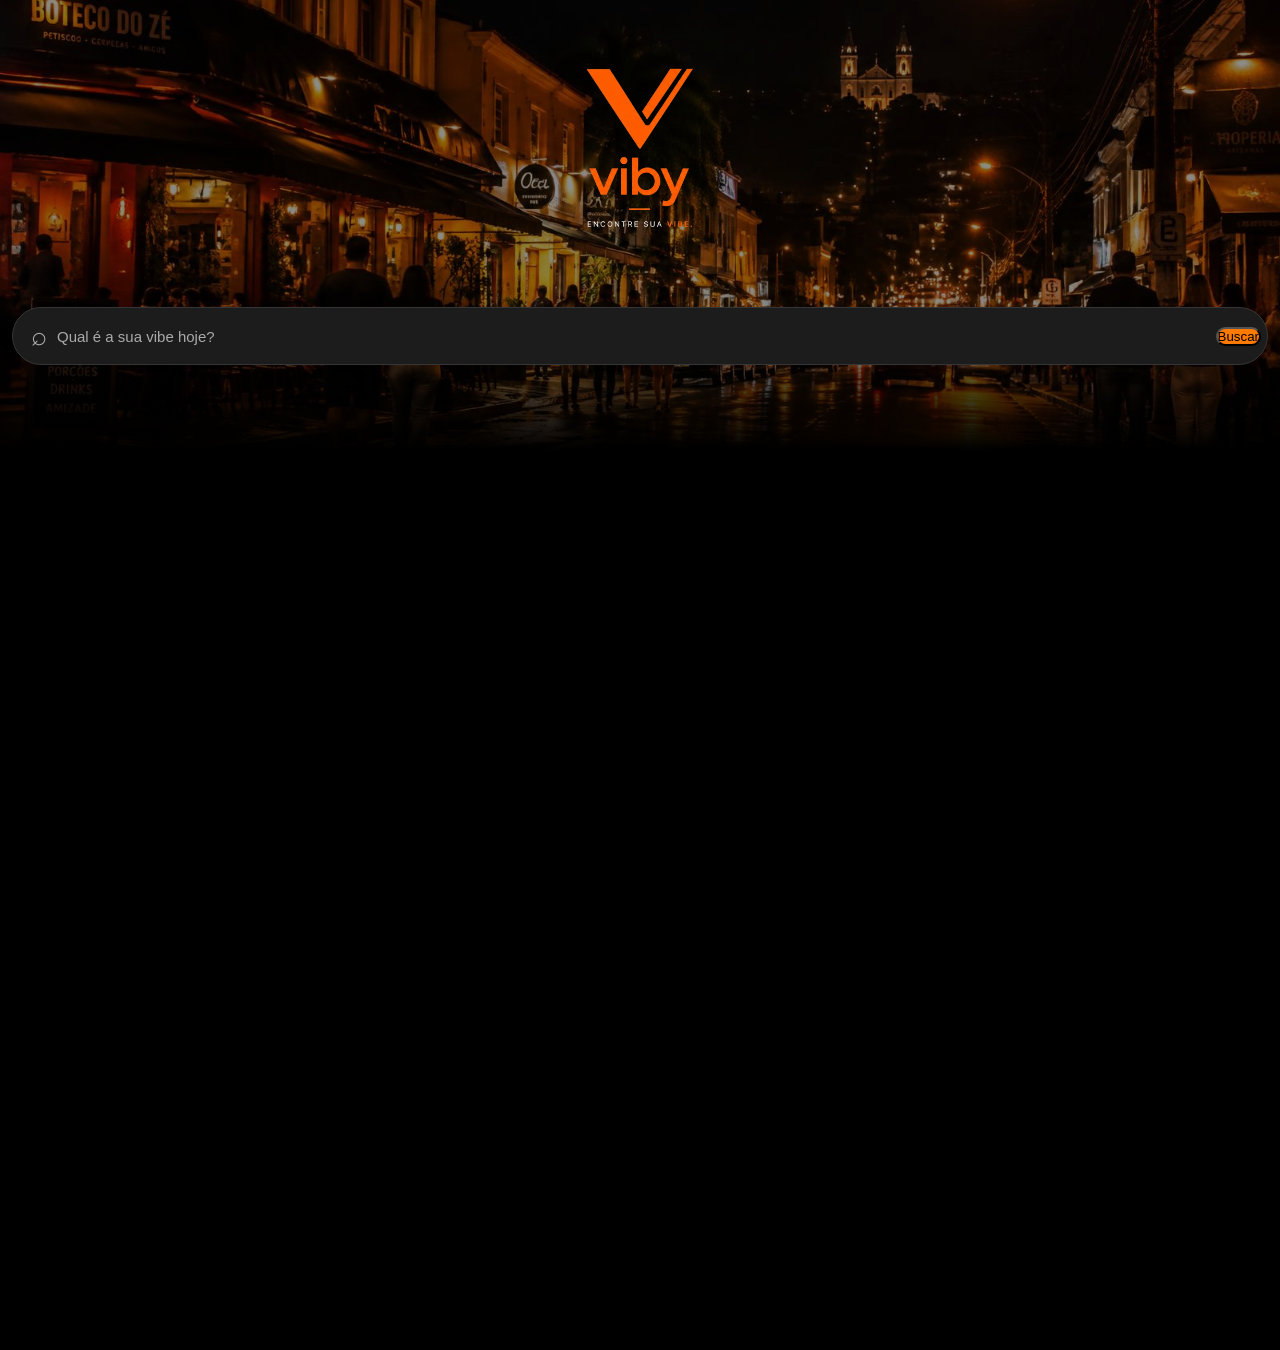
==== index.htm @ 04fafe48 "envio 1 Viby" ====
<!DOCTYPE html>
<html lang="pt-BR">
<head>
    <meta charset="UTF-8">
    <meta name="viewport" content="width=device-width, initial-scale=1.0">
    <title>VIBY</title>
    <link rel="stylesheet" href="style.css">
</head>

<body>

  <section class="hero">

        <img class="logo" src="img/logo.png" alt="Logo Viby">

        <form class="busca">
            <span class="icone-busca">⌕</span>

            <input
                type="search"
                placeholder="Qual é a sua vibe hoje?"
                aria-label="Descreva o que você procura"
            >

            <button class="bntBuscar" type="submit">Buscar</button>
        </form>

    </section>

    <main>

        <!-- Conteúdo da página será inserido aqui -->

    </main>

</body>
</html>
---- style.css ----
* {
    margin: 0;
    padding: 0;
    box-sizing: border-box;
}

body {
    background-color: #000;
    font-family: Arial, sans-serif;
}

/* IMAGEM DE FUNDO */
.hero {
    position: relative;
    width: 100%;
    height: 380px;

    background-image: url("img/fundo.jpg");
    background-size: cover;
    background-position: center;
    background-repeat: no-repeat;

    display: flex;
    justify-content: center;
    align-items: flex-start;
}

/* DEGRADÊ INFERIOR */
.hero::after {
    content: "";
    position: absolute;
    bottom: 0;
    left: 0;

    width: 100%;
    height: 25%;

    background: linear-gradient(
        to bottom,
        transparent 0%,
        rgba(0, 0, 0, 0.5) 50%,
        #000 100%
    );

    pointer-events: none;
}

.hero::before {
    content: "";
    position: absolute;
    inset: 0;
    background: rgba(0, 0, 0, 0.45);
}
.hero {
    isolation: isolate;
}

/* LOGO */
.logo {
    position: relative;
    z-index: 1;

    width: 150px;
    max-width: 55%;
    height: auto;

    margin-top: 30px;
}

/* RESTANTE DA PÁGINA */
main {
    width: 100%;
    min-height: 100vh;
    background-color: #000;
}

/* TABLET E DESKTOP */
@media (min-width: 768px) {
    .hero {
        height: 450px;
    }

    .logo {
        width: 200px;
    }
}

/* BARRA DE BUSCA */
.busca {
    position: absolute;
    z-index: 2;

    bottom: 85px;
    left: 12px;

    width: calc(100% - 24px);
    height: 58px;

    display: flex;
    align-items: center;

    background: #1C1C1C;
    border: 1px solid #353535;
    border-radius: 40px;

    padding: 6px 6px 6px 18px;
}

/* ÍCONE */
.icone-busca {
    color: #AAAAAA;
    font-size: 27px;
    margin-right: 10px;
    
}

/* CAMPO DE TEXTO */
.busca input {
    flex: 1;
    min-width: 0;

    background: transparent;
    border: none;
    outline: none;

    color: #FFFFFF;
    font-size: 15px;
}


.busca input::placeholder {
    color: #AAAAAA;
}
.bntBuscar {
     background-color: #FF7A00;
    color: #000000;
    border-radius: 60px;
}
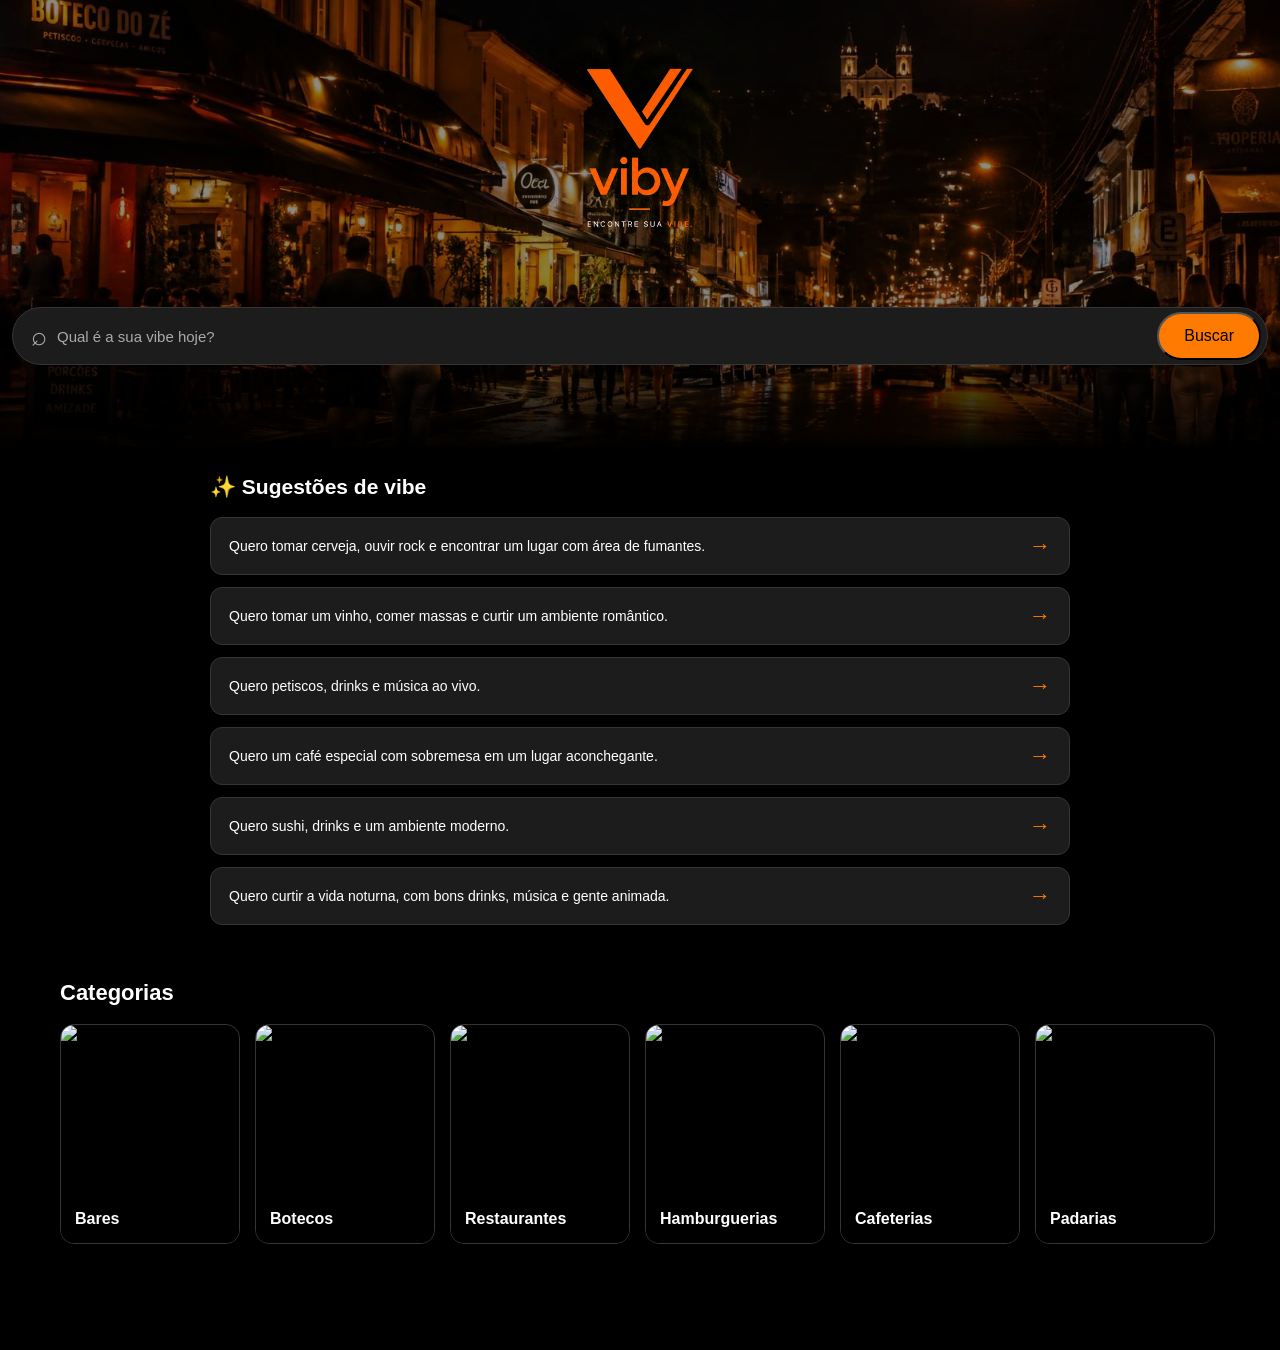
==== commit 12ef0c3d: "Atualização do front-end Viby" ====
--- a/index.htm
+++ b/index.htm
@@ -19,20 +19,117 @@
 
             <input
                 type="search"
+                 id="campoBusca"
                 placeholder="Qual é a sua vibe hoje?"
                 aria-label="Descreva o que você procura"
             >
 
             <button class="bntBuscar" type="submit">Buscar</button>
         </form>
+        
 
     </section>
 
     <main>
 
+        <section class="sugestoes">
+
+    <h2>✨ Sugestões de vibe</h2>
+
+    <div class="listaSugestoes">
+
+        <button type="button" class="itemSugestao">
+            Quero tomar cerveja, ouvir rock e encontrar um lugar com área de fumantes.
+            <span>→</span>
+        </button>
+
+        <button type="button" class="itemSugestao">
+            Quero tomar um vinho, comer massas e curtir um ambiente romântico.
+            <span>→</span>
+        </button>
+
+        <button type="button" class="itemSugestao">
+            Quero petiscos, drinks e música ao vivo.
+            <span>→</span>
+        </button>
+
+        <button type="button" class="itemSugestao">
+            Quero um café especial com sobremesa em um lugar aconchegante.
+            <span>→</span>
+        </button>
+
+        <button type="button" class="itemSugestao">
+            Quero sushi, drinks e um ambiente moderno.
+            <span>→</span>
+        </button>
+
+        <button type="button" class="itemSugestao">
+            Quero curtir a vida noturna, com bons drinks, música e gente animada.
+            <span>→</span>
+        </button>
+
+    </div>
+
+</section>
+
+    <section class="categorias">
+
+    <h2>Categorias</h2>
+
+    <div class="listaCategorias">
+
+        <div class="cardCategoria">
+            <img src="img/categorias/bares.jpg" alt="Bares">
+            <h3>Bares</h3>
+        </div>
+
+        <div class="cardCategoria">
+            <img src="img/categorias/botecos.jpg" alt="Botecos">
+            <h3>Botecos</h3>
+        </div>
+
+        <div class="cardCategoria">
+            <img src="img/categorias/restaurantes.jpg" alt="Restaurantes">
+            <h3>Restaurantes</h3>
+        </div>
+
+        <div class="cardCategoria">
+            <img src="img/categorias/hamburguerias.jpg" alt="Hamburguerias">
+            <h3>Hamburguerias</h3>
+        </div>
+
+        <div class="cardCategoria">
+            <img src="img/categorias/cafeterias.jpg" alt="Cafeterias">
+            <h3>Cafeterias</h3>
+        </div>
+
+        <div class="cardCategoria">
+            <img src="img/categorias/padarias.jpg" alt="Padarias">
+            <h3>Padarias</h3>
+        </div>
+
+        <div class="cardCategoria">
+            <img src="img/categorias/baladas.jpg" alt="Baladas">
+            <h3>Baladas</h3>
+        </div>
+
+        <div class="cardCategoria">
+            <img src="img/categorias/casas-shows.jpg" alt="Casas de shows">
+            <h3>Casas de shows</h3>
+        </div>
+
+        <div class="cardCategoria">
+            <img src="img/categorias/sorveterias.jpg" alt="Sorveterias">
+            <h3>Sorveterias</h3>
+        </div>
+
+    </div>
+
+</section>
+
         <!-- Conteúdo da página será inserido aqui -->
 
     </main>
-
+<script src="script.js"></script>
 </body>
 </html>
--- a/style.css
+++ b/style.css
@@ -133,8 +133,185 @@
     color: #AAAAAA;
 }
 .bntBuscar {
-     background-color: #FF7A00;
+    background-color: #FF7A00;
     color: #000000;
     border-radius: 60px;
-}
-
+
+    padding: 13px 25px;
+    font-size: 16px;
+    min-height: px;
+}
+
+/* SUGESTÕES DE VIBE */
+.sugestoes {
+    width: 100%;
+    max-width: 900px;
+    margin: 0 auto;
+    padding: 25px 20px;
+}
+
+/* TÍTULO */
+.sugestoes h2 {
+    color: #FFFFFF;
+    font-size: clamp(17px, 2vw, 21px);
+    margin-bottom: 18px;
+}
+
+/* LISTA DE SUGESTÕES */
+.listaSugestoes {
+    display: flex;
+    flex-direction: column;
+    gap: 12px;
+}
+
+/* BOTÕES */
+.itemSugestao {
+    width: 100%;
+    min-height: 58px;
+
+    display: flex;
+    align-items: center;
+    justify-content: space-between;
+    gap: 15px;
+
+    padding: 15px 18px;
+
+    background-color: #1C1C1C;
+    border: 1px solid #353535;
+    border-radius: 12px;
+
+    color: #FFFFFF;
+    font-size: 14px;
+    text-align: left;
+
+    cursor: pointer;
+}
+
+/* SETAS */
+.itemSugestao span {
+    color: #FF7A00;
+    font-size: 22px;
+    flex-shrink: 0;
+}
+
+/* EFEITO AO PASSAR O MOUSE */
+.itemSugestao:hover {
+    border-color: #FF7A00;
+    background-color: #252525;
+}
+
+/* CATEGORIAS */
+.categorias {
+    width: 100%;
+    max-width: 1200px;
+    margin: 0 auto;
+    padding: 30px 20px;
+}
+
+/* TÍTULO */
+.categorias h2 {
+    color: #FFFFFF;
+    font-size: clamp(18px, 2vw, 22px);
+    margin-bottom: 18px;
+}
+
+/* LISTA DE CATEGORIAS */
+.listaCategorias {
+    display: flex;
+    gap: 15px;
+
+    overflow-x: auto;
+    overflow-y: hidden;
+
+    padding-bottom: 12px;
+
+    scroll-behavior: smooth;
+    -webkit-overflow-scrolling: touch;
+}
+
+/* BARRA DE ROLAGEM */
+.listaCategorias::-webkit-scrollbar {
+    height: 5px;
+}
+
+.listaCategorias::-webkit-scrollbar-thumb {
+    background: #FF7A00;
+    border-radius: 10px;
+}
+
+.listaCategorias::-webkit-scrollbar-track {
+    background: #1C1C1C;
+}
+
+/* CARTÃO */
+.cardCategoria {
+    position: relative;
+
+    flex: 0 0 180px;
+    height: 220px;
+
+    border-radius: 14px;
+    overflow: hidden;
+
+    cursor: pointer;
+    border: 1px solid #353535;
+}
+
+/* IMAGENS */
+.cardCategoria img {
+    width: 100%;
+    height: 100%;
+
+    object-fit: cover;
+
+    transition: transform 0.3s ease;
+}
+
+/* ESCURECIMENTO DA PARTE INFERIOR */
+.cardCategoria::after {
+    content: "";
+    position: absolute;
+    inset: 0;
+
+    background: linear-gradient(
+        to top,
+        rgba(0, 0, 0, 0.85),
+        transparent 65%
+    );
+}
+
+/* NOME DA CATEGORIA */
+.cardCategoria h3 {
+    position: absolute;
+    z-index: 1;
+
+    bottom: 15px;
+    left: 14px;
+
+    color: #FFFFFF;
+    font-size: 16px;
+    font-weight: bold;
+}
+
+/* EFEITO DO MOUSE */
+.cardCategoria:hover img {
+    transform: scale(1.08);
+}
+
+/* CELULARES */
+@media (max-width: 600px) {
+
+    .categorias {
+        padding: 25px 15px;
+    }
+
+    .cardCategoria {
+        flex: 0 0 145px;
+        height: 185px;
+    }
+
+    .cardCategoria h3 {
+        font-size: 14px;
+    }
+}
+
